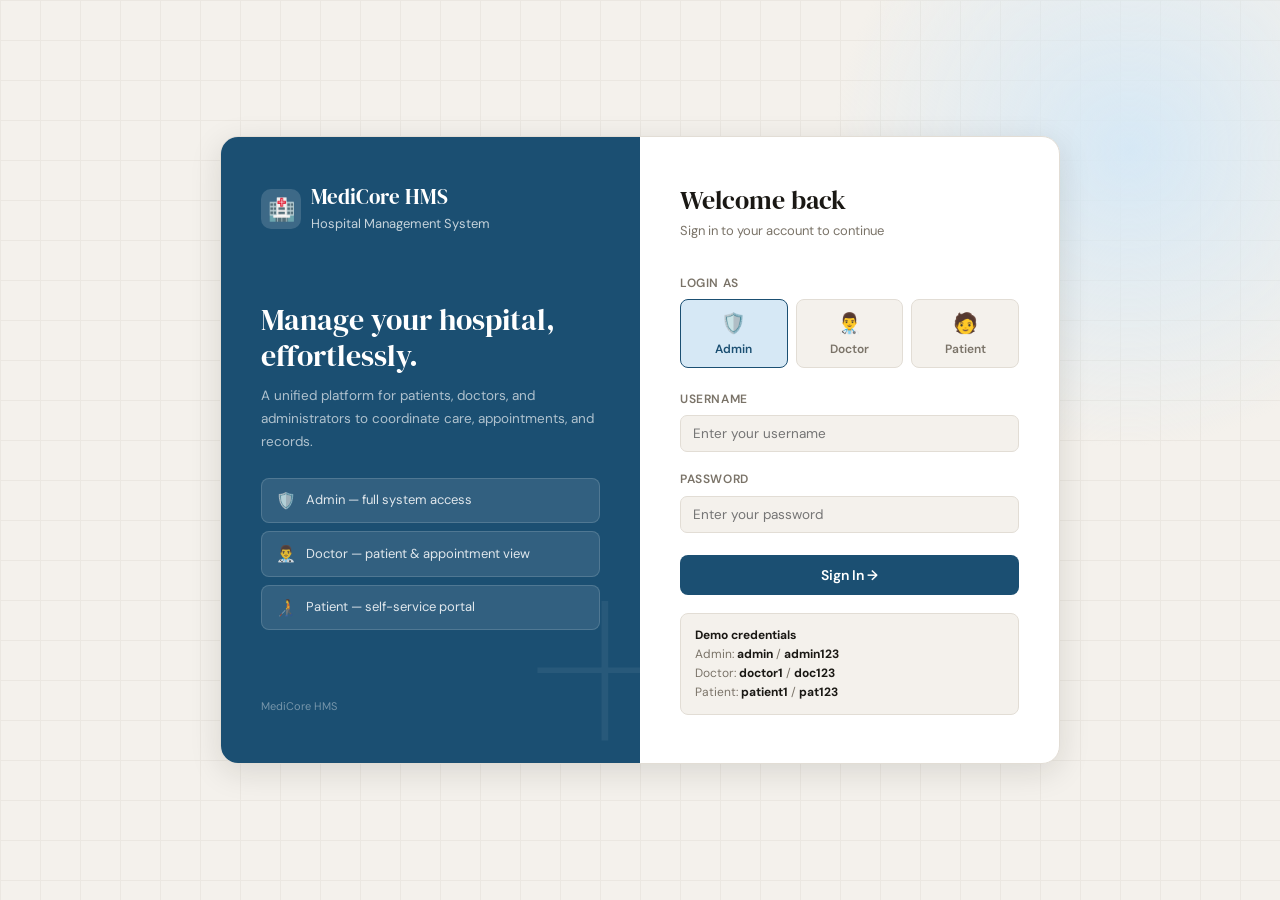
==== index.html @ 4d24e286 "Initial commit: MediCore HMS - DBMS Project" ====
<!DOCTYPE html>
<html lang="en">
<head>
  <meta charset="UTF-8" />
  <link rel="icon" href="data:image/svg+xml,<svg xmlns='http://www.w3.org/2000/svg' viewBox='0 0 100 100'><text y='.9em' font-size='90'>🏥</text></svg>">
  <meta name="viewport" content="width=device-width, initial-scale=1.0"/>
  <title>MediCore HMS — Login</title>
  <link rel="stylesheet" href="style.css"/>
  <style>
    body {
      display: flex;
      align-items: center;
      justify-content: center;
      min-height: 100vh;
      background: var(--bg);
      position: relative;
      overflow: hidden;
    }
    /* decorative background grid */
    body::before {
      content: '';
      position: fixed; inset: 0;
      background-image:
        linear-gradient(var(--border) 1px, transparent 1px),
        linear-gradient(90deg, var(--border) 1px, transparent 1px);
      background-size: 40px 40px;
      opacity: 0.5;
      pointer-events: none;
    }
    /* large accent circle */
    body::after {
      content: '';
      position: fixed;
      width: 600px; height: 600px;
      border-radius: 50%;
      background: radial-gradient(circle, var(--accent-lt) 0%, transparent 70%);
      top: -150px; right: -150px;
      pointer-events: none;
    }
    .login-wrap {
      display: grid;
      grid-template-columns: 1fr 1fr;
      background: var(--surface);
      border: 1px solid var(--border);
      border-radius: 18px;
      box-shadow: var(--shadow-lg);
      overflow: hidden;
      width: 840px;
      max-width: 96vw;
      position: relative;
      z-index: 1;
      animation: slideUp 0.5s cubic-bezier(0.16,1,0.3,1) both;
    }
    @keyframes slideUp {
      from { opacity: 0; transform: translateY(30px); }
      to   { opacity: 1; transform: none; }
    }
    /* Left panel */
    .login-panel {
      background: var(--accent);
      padding: 48px 40px;
      display: flex;
      flex-direction: column;
      justify-content: space-between;
      position: relative;
      overflow: hidden;
    }
    .login-panel::before {
      content: '+';
      position: absolute;
      font-size: 280px;
      font-family: 'DM Serif Display', serif;
      color: rgba(255,255,255,0.06);
      right: -40px; bottom: -40px;
      line-height: 1;
    }
    .login-brand {
      display: flex;
      align-items: center;
      gap: 10px;
      color: #fff;
    }
    .login-brand .logo {
      width: 40px; height: 40px;
      background: rgba(255,255,255,0.15);
      border-radius: 10px;
      display: flex; align-items: center; justify-content: center;
      font-size: 22px;
    }
    .login-brand h1 {
      font-size: 1.3rem;
      color: #fff;
    }
    .login-tagline {
      color: rgba(255,255,255,0.75);
      font-size: 13px;
      margin-top: 4px;
      font-weight: 400;
    }
    .login-panel-body { flex: 1; display: flex; flex-direction: column; justify-content: center; padding: 32px 0; }
    .login-panel-body h2 { color: #fff; font-size: 1.9rem; line-height: 1.2; }
    .login-panel-body p { color: rgba(255,255,255,0.65); margin-top: 10px; font-size: 13.5px; line-height: 1.7; }
    .login-roles {
      display: flex;
      flex-direction: column;
      gap: 8px;
      margin-top: 24px;
    }
    .role-pill {
      display: flex;
      align-items: center;
      gap: 10px;
      background: rgba(255,255,255,0.1);
      border: 1px solid rgba(255,255,255,0.15);
      border-radius: 8px;
      padding: 9px 14px;
      color: rgba(255,255,255,0.85);
      font-size: 13px;
    }
    .role-pill .icon { font-size: 16px; }
    .login-footer { color: rgba(255,255,255,0.4); font-size: 11px; }

    /* Right panel - form */
    .login-form-panel {
      padding: 48px 40px;
      display: flex;
      flex-direction: column;
      justify-content: center;
    }
    .login-form-panel h2 { font-size: 1.6rem; margin-bottom: 6px; }
    .login-form-panel > p { color: var(--muted); font-size: 13px; margin-bottom: 32px; }
    .login-form { display: flex; flex-direction: column; gap: 18px; }
    .login-form .form-group { gap: 6px; }
    .role-select-group { display: grid; grid-template-columns: 1fr 1fr 1fr; gap: 8px; margin-bottom: 4px; }
    .role-btn {
      display: flex;
      flex-direction: column;
      align-items: center;
      gap: 5px;
      padding: 10px 6px;
      border: 1.5px solid var(--border);
      border-radius: 8px;
      background: var(--bg);
      cursor: pointer;
      font-family: 'DM Sans', sans-serif;
      font-size: 12px;
      font-weight: 600;
      color: var(--muted);
      transition: all 0.18s;
    }
    .role-btn .icon { font-size: 20px; }
    .role-btn.selected {
      border-color: var(--accent);
      background: var(--accent-lt);
      color: var(--accent);
    }
    .error-msg {
      background: var(--red-lt);
      color: var(--red);
      border-radius: 7px;
      padding: 10px 14px;
      font-size: 13px;
      display: none;
    }
    .error-msg.show { display: block; }
    .btn-login {
      width: 100%;
      justify-content: center;
      padding: 11px;
      font-size: 14px;
      border-radius: 8px;
      margin-top: 4px;
    }
    .demo-hint {
      margin-top: 18px;
      background: var(--bg);
      border: 1px solid var(--border);
      border-radius: 8px;
      padding: 12px 14px;
      font-size: 12px;
      color: var(--muted);
    }
    .demo-hint strong { color: var(--text); }
    @media (max-width: 680px) {
      .login-wrap { grid-template-columns: 1fr; }
      .login-panel { display: none; }
    }
  </style>
</head>
<body>
  <div class="login-wrap">
    <!-- Left visual panel -->
    <div class="login-panel">
      <div class="login-brand">
        <div class="logo">🏥</div>
        <div>
          <h1>MediCore HMS</h1>
          <p class="login-tagline">Hospital Management System</p>
        </div>
      </div>
      <div class="login-panel-body">
        <h2>Manage your hospital, effortlessly.</h2>
        <p>A unified platform for patients, doctors, and administrators to coordinate care, appointments, and records.</p>
        <div class="login-roles">
          <div class="role-pill"><span class="icon">🛡️</span> Admin — full system access</div>
          <div class="role-pill"><span class="icon">👨‍⚕️</span> Doctor — patient &amp; appointment view</div>
          <div class="role-pill"><span class="icon">🧑‍🦯</span> Patient — self-service portal</div>
        </div>
      </div>
      <div class="login-footer">MediCore HMS</div>
    </div>

    <!-- Right form panel -->
    <div class="login-form-panel">
      <h2>Welcome back</h2>
      <p>Sign in to your account to continue</p>

      <div class="login-form">
        <div class="form-group">
          <label>Login as</label>
          <div class="role-select-group">
            <button class="role-btn selected" data-role="admin" onclick="selectRole('admin')">
              <span class="icon">🛡️</span> Admin
            </button>
            <button class="role-btn" data-role="doctor" onclick="selectRole('doctor')">
              <span class="icon">👨‍⚕️</span> Doctor
            </button>
            <button class="role-btn" data-role="patient" onclick="selectRole('patient')">
              <span class="icon">🧑</span> Patient
            </button>
          </div>
        </div>

        <div class="form-group">
          <label for="username">Username</label>
          <input type="text" id="username" placeholder="Enter your username" autocomplete="username"/>
        </div>

        <div class="form-group">
          <label for="password">Password</label>
          <input type="password" id="password" placeholder="Enter your password" autocomplete="current-password"
            onkeydown="if(event.key==='Enter') doLogin()"/>
        </div>

        <div class="error-msg" id="loginError">Invalid username or password. Please try again.</div>

        <button class="btn btn-primary btn-login" onclick="doLogin()">Sign In →</button>
      </div>

      <div class="demo-hint">
        <strong>Demo credentials</strong><br/>
        Admin: <strong>admin</strong> / <strong>admin123</strong><br/>
        Doctor: <strong>doctor1</strong> / <strong>doc123</strong><br/>
        Patient: <strong>patient1</strong> / <strong>pat123</strong>
      </div>
    </div>
  </div>

  <script>
    let selectedRole = 'admin';

    function selectRole(role) {
      selectedRole = role;
      document.querySelectorAll('.role-btn').forEach(b => b.classList.remove('selected'));
      document.querySelector(`[data-role="${role}"]`).classList.add('selected');
    }

    async function doLogin() {
  const username = document.getElementById('username').value;
  const password = document.getElementById('password').value;

  const res = await fetch('http://localhost:8000/login', {
    method: 'POST',
    headers: {
      'Content-Type': 'application/x-www-form-urlencoded'
    },
    body: `username=${username}&password=${password}`
  });

  const role = await res.text();

  if (role === "invalid") {
    document.getElementById('loginError').textContent = "Invalid credentials";
    document.getElementById('loginError').classList.add('show');
    return;
  }

  if (role !== selectedRole) {
    document.getElementById('loginError').textContent = "Wrong role selected!";
    document.getElementById('loginError').classList.add('show');
    return;
  }
  sessionStorage.setItem('hms_user', JSON.stringify({ username, role }));

  window.location.href = role + ".html";
}
  </script>
</body>
</html>
---- style.css ----
@import url('https://fonts.googleapis.com/css2?family=DM+Serif+Display:ital@0;1&family=DM+Sans:wght@300;400;500;600&display=swap');

:root {
  --bg:        #f4f1ec;
  --surface:   #ffffff;
  --border:    #e2ddd5;
  --text:      #1a1814;
  --muted:     #7a7368;
  --accent:    #1b4f72;
  --accent-lt: #d6e8f5;
  --green:     #1a6b45;
  --green-lt:  #d4f0e3;
  --red:       #8b2020;
  --red-lt:    #fde8e8;
  --amber:     #7a4f00;
  --amber-lt:  #fdf3d4;
  --radius:    10px;
  --shadow:    0 2px 12px rgba(26,24,20,0.08);
  --shadow-lg: 0 8px 32px rgba(26,24,20,0.12);
}

*, *::before, *::after { box-sizing: border-box; margin: 0; padding: 0; }

body {
  font-family: 'DM Sans', sans-serif;
  background: var(--bg);
  color: var(--text);
  min-height: 100vh;
  font-size: 14px;
  line-height: 1.6;
}

/* ── SCROLLBAR ── */
::-webkit-scrollbar { width: 6px; }
::-webkit-scrollbar-track { background: var(--bg); }
::-webkit-scrollbar-thumb { background: var(--border); border-radius: 99px; }

/* ── TYPOGRAPHY ── */
h1, h2, h3 { font-family: 'DM Serif Display', serif; font-weight: 400; line-height: 1.2; }
h1 { font-size: 2.2rem; }
h2 { font-size: 1.5rem; }
h3 { font-size: 1.1rem; }

/* ── LAYOUT ── */
.app-shell {
  display: grid;
  grid-template-columns: 240px 1fr;
  grid-template-rows: 60px 1fr;
  min-height: 100vh;
}

/* ── TOPBAR ── */
.topbar {
  grid-column: 1 / -1;
  background: var(--accent);
  display: flex;
  align-items: center;
  justify-content: space-between;
  padding: 0 28px;
  position: sticky;
  top: 0;
  z-index: 100;
}
.topbar-brand {
  display: flex;
  align-items: center;
  gap: 10px;
  color: #fff;
}
.topbar-brand .logo-icon {
  width: 32px; height: 32px;
  background: rgba(255,255,255,0.15);
  border-radius: 8px;
  display: flex; align-items: center; justify-content: center;
  font-size: 17px;
}
.topbar-brand span {
  font-family: 'DM Serif Display', serif;
  font-size: 1.1rem;
  letter-spacing: 0.01em;
}
.topbar-right {
  display: flex;
  align-items: center;
  gap: 16px;
}
.topbar-user {
  display: flex;
  align-items: center;
  gap: 9px;
  color: rgba(255,255,255,0.9);
  font-size: 13px;
}
.topbar-user .avatar {
  width: 32px; height: 32px;
  border-radius: 50%;
  background: rgba(255,255,255,0.2);
  display: flex; align-items: center; justify-content: center;
  font-weight: 600;
  font-size: 13px;
  color: #fff;
}
.btn-logout {
  background: rgba(255,255,255,0.12);
  border: 1px solid rgba(255,255,255,0.25);
  color: #fff;
  padding: 5px 14px;
  border-radius: 6px;
  cursor: pointer;
  font-family: 'DM Sans', sans-serif;
  font-size: 12px;
  font-weight: 500;
  transition: background 0.2s;
}
.btn-logout:hover { background: rgba(255,255,255,0.22); }

/* ── SIDEBAR ── */
.sidebar {
  background: var(--surface);
  border-right: 1px solid var(--border);
  padding: 20px 0;
  display: flex;
  flex-direction: column;
  gap: 4px;
  overflow-y: auto;
}
.sidebar-section {
  padding: 8px 18px 4px;
  font-size: 10px;
  font-weight: 600;
  letter-spacing: 0.1em;
  text-transform: uppercase;
  color: var(--muted);
  margin-top: 8px;
}
.nav-item {
  display: flex;
  align-items: center;
  gap: 11px;
  padding: 9px 18px;
  cursor: pointer;
  border-radius: 0;
  color: var(--muted);
  font-size: 13.5px;
  font-weight: 500;
  transition: all 0.15s;
  border-left: 3px solid transparent;
  user-select: none;
}
.nav-item:hover { background: var(--bg); color: var(--text); }
.nav-item.active {
  background: var(--accent-lt);
  color: var(--accent);
  border-left-color: var(--accent);
  font-weight: 600;
}
.nav-item .icon { font-size: 16px; width: 20px; text-align: center; }

/* ── MAIN CONTENT ── */
.main {
  padding: 28px 32px;
  overflow-y: auto;
  background: var(--bg);
}
.page { display: none; }
.page.active { display: block; animation: fadeIn 0.25s ease; }
@keyframes fadeIn { from { opacity: 0; transform: translateY(6px); } to { opacity: 1; transform: none; } }

/* ── PAGE HEADER ── */
.page-header {
  margin-bottom: 24px;
  display: flex;
  align-items: flex-end;
  justify-content: space-between;
}
.page-header h2 { color: var(--text); }
.page-header p { color: var(--muted); font-size: 13px; margin-top: 3px; }

/* ── STAT CARDS ── */
.stats-grid {
  display: grid;
  grid-template-columns: repeat(auto-fit, minmax(180px, 1fr));
  gap: 16px;
  margin-bottom: 28px;
}
.stat-card {
  background: var(--surface);
  border: 1px solid var(--border);
  border-radius: var(--radius);
  padding: 20px;
  display: flex;
  align-items: flex-start;
  gap: 14px;
  box-shadow: var(--shadow);
}
.stat-icon {
  width: 42px; height: 42px;
  border-radius: 10px;
  display: flex; align-items: center; justify-content: center;
  font-size: 20px;
  flex-shrink: 0;
}
.stat-icon.blue  { background: var(--accent-lt); }
.stat-icon.green { background: var(--green-lt); }
.stat-icon.amber { background: var(--amber-lt); }
.stat-icon.red   { background: var(--red-lt); }
.stat-label { font-size: 12px; color: var(--muted); font-weight: 500; }
.stat-value { font-size: 1.7rem; font-family: 'DM Serif Display', serif; color: var(--text); line-height: 1.1; margin-top: 2px; }

/* ── CARDS ── */
.card {
  background: var(--surface);
  border: 1px solid var(--border);
  border-radius: var(--radius);
  box-shadow: var(--shadow);
  margin-bottom: 20px;
}
.card-header {
  padding: 16px 20px;
  border-bottom: 1px solid var(--border);
  display: flex;
  align-items: center;
  justify-content: space-between;
}
.card-header h3 { font-size: 1rem; }
.card-body { padding: 20px; }

/* ── TABLES ── */
.table-wrap { overflow-x: auto; }
table { width: 100%; border-collapse: collapse; font-size: 13px; }
thead tr { background: var(--bg); }
th {
  text-align: left;
  padding: 10px 14px;
  font-size: 11px;
  font-weight: 600;
  letter-spacing: 0.06em;
  text-transform: uppercase;
  color: var(--muted);
  border-bottom: 1px solid var(--border);
}
td {
  padding: 11px 14px;
  border-bottom: 1px solid var(--border);
  color: var(--text);
  vertical-align: middle;
}
tr:last-child td { border-bottom: none; }
tr:hover td { background: var(--bg); }

/* ── BADGES ── */
.badge {
  display: inline-block;
  padding: 3px 9px;
  border-radius: 99px;
  font-size: 11px;
  font-weight: 600;
}
.badge-green  { background: var(--green-lt); color: var(--green); }
.badge-amber  { background: var(--amber-lt); color: var(--amber); }
.badge-red    { background: var(--red-lt); color: var(--red); }
.badge-blue   { background: var(--accent-lt); color: var(--accent); }
.badge-grey   { background: var(--bg); color: var(--muted); }

/* ── BUTTONS ── */
.btn {
  display: inline-flex;
  align-items: center;
  gap: 6px;
  padding: 8px 18px;
  border-radius: 7px;
  border: none;
  cursor: pointer;
  font-family: 'DM Sans', sans-serif;
  font-size: 13px;
  font-weight: 600;
  transition: all 0.18s;
}
.btn-primary { background: var(--accent); color: #fff; }
.btn-primary:hover { background: #163f5c; }
.btn-outline {
  background: transparent;
  border: 1px solid var(--border);
  color: var(--text);
}
.btn-outline:hover { background: var(--bg); }
.btn-sm { padding: 5px 12px; font-size: 12px; }
.btn-danger { background: var(--red-lt); color: var(--red); }
.btn-danger:hover { background: #fad0d0; }
.btn-success { background: var(--green-lt); color: var(--green); }
.btn-success:hover { background: #bfe8d4; }

/* ── FORMS ── */
.form-grid {
  display: grid;
  grid-template-columns: 1fr 1fr;
  gap: 16px;
}
.form-grid.cols-3 { grid-template-columns: 1fr 1fr 1fr; }
.form-group { display: flex; flex-direction: column; gap: 5px; }
.form-group.full { grid-column: 1 / -1; }
label { font-size: 12px; font-weight: 600; color: var(--muted); text-transform: uppercase; letter-spacing: 0.05em; }
input, select, textarea {
  padding: 9px 12px;
  border: 1px solid var(--border);
  border-radius: 7px;
  background: var(--bg);
  font-family: 'DM Sans', sans-serif;
  font-size: 13.5px;
  color: var(--text);
  outline: none;
  transition: border-color 0.2s, box-shadow 0.2s;
}
input:focus, select:focus, textarea:focus {
  border-color: var(--accent);
  box-shadow: 0 0 0 3px var(--accent-lt);
  background: #fff;
}
textarea { resize: vertical; min-height: 80px; }

/* ── MODAL ── */
.modal-overlay {
  position: fixed; inset: 0;
  background: rgba(26,24,20,0.45);
  display: flex; align-items: center; justify-content: center;
  z-index: 200;
  opacity: 0; pointer-events: none;
  transition: opacity 0.2s;
}
.modal-overlay.open { opacity: 1; pointer-events: all; }
.modal {
  background: var(--surface);
  border-radius: 14px;
  width: 560px;
  max-width: 95vw;
  max-height: 90vh;
  overflow-y: auto;
  box-shadow: var(--shadow-lg);
  transform: translateY(16px);
  transition: transform 0.25s;
}
.modal-overlay.open .modal { transform: none; }
.modal-header {
  padding: 20px 24px 16px;
  border-bottom: 1px solid var(--border);
  display: flex; align-items: center; justify-content: space-between;
}
.modal-header h3 { font-size: 1.1rem; }
.modal-close {
  background: none; border: none; cursor: pointer;
  font-size: 20px; color: var(--muted); line-height: 1;
}
.modal-close:hover { color: var(--text); }
.modal-body { padding: 22px 24px; }
.modal-footer {
  padding: 16px 24px;
  border-top: 1px solid var(--border);
  display: flex; justify-content: flex-end; gap: 10px;
}

/* ── TOAST ── */
#toast {
  position: fixed; bottom: 24px; right: 24px;
  background: var(--text);
  color: #fff;
  padding: 12px 20px;
  border-radius: 9px;
  font-size: 13px;
  font-weight: 500;
  z-index: 999;
  opacity: 0;
  transform: translateY(10px);
  transition: all 0.3s;
  pointer-events: none;
}
#toast.show { opacity: 1; transform: none; }
#toast.success { background: var(--green); }
#toast.error   { background: var(--red); }

/* ── EMPTY STATE ── */
.empty-state {
  text-align: center;
  padding: 40px 20px;
  color: var(--muted);
}
.empty-state .icon { font-size: 36px; margin-bottom: 10px; }

/* ── SEARCH BAR ── */
.search-bar {
  position: relative;
  max-width: 280px;
}
.search-bar input {
  padding-left: 34px;
  width: 100%;
}
.search-bar::before {
  content: '🔍';
  position: absolute;
  left: 10px; top: 50%;
  transform: translateY(-50%);
  font-size: 12px;
  pointer-events: none;
}

/* ── TWO COLUMN GRID ── */
.two-col { display: grid; grid-template-columns: 1fr 1fr; gap: 20px; }
.three-col { display: grid; grid-template-columns: 1fr 1fr 1fr; gap: 20px; }

@media (max-width: 900px) {
  .app-shell { grid-template-columns: 1fr; }
  .sidebar { display: none; }
  .two-col, .three-col, .form-grid { grid-template-columns: 1fr; }
}

.form-row {
  display: flex;
  gap: 10px;
  margin-bottom: 10px;
}

textarea {
  width: 100%;
  min-height: 70px;
  margin-bottom: 10px;
}

h4 {
  margin-top: 15px;
  margin-bottom: 5px;
}

.record-card {
  background: #fff;
  border-radius: 10px;
  padding: 15px;
  margin-bottom: 15px;
  box-shadow: 0 2px 6px rgba(0,0,0,0.08);
}

.record-header {
  display: flex;
  justify-content: space-between;
  font-weight: 600;
}

.record-date {
  color: gray;
  font-size: 14px;
}

.record-body {
  font-size: 14px;
  line-height: 1.5;
}

.record-body p{
  margin: 4ps 0;
}

.record-body strong {
  color: #2c3e50;
}

.prescription-actions {
  display: flex;
  align-items: center;
  gap: 10px;
}

.print-btn {
  padding: 5px 10px;
  border: none;
  background: #3498db;
  color: white;
  border-radius: 6px;
  cursor: pointer;
  font-size: 12px;
}

.print-btn:hover {
  background: #2980b9;
}
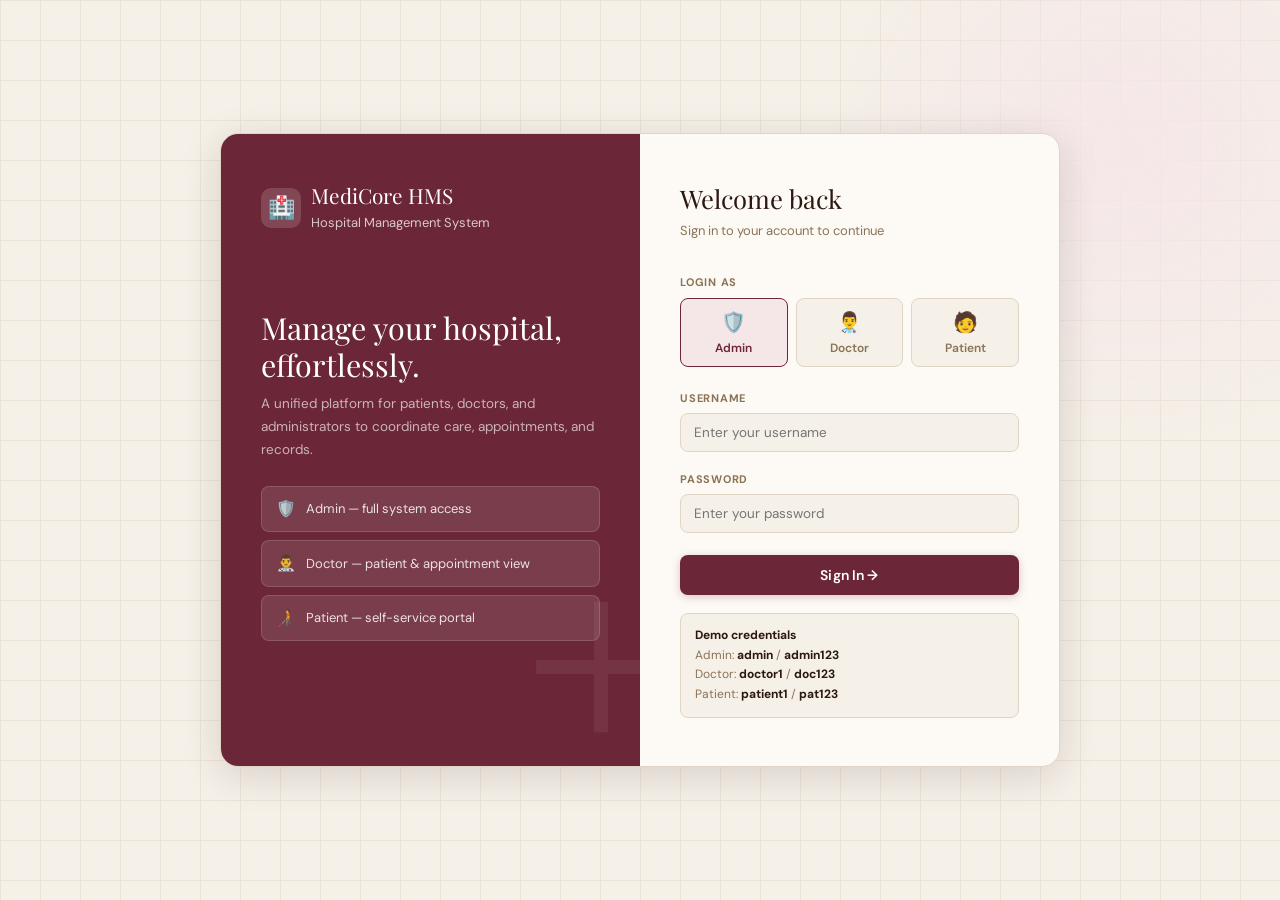
==== commit 1df268ec: "slot system added" ====
--- a/index.html
+++ b/index.html
@@ -207,7 +207,6 @@
           <div class="role-pill"><span class="icon">🧑‍🦯</span> Patient — self-service portal</div>
         </div>
       </div>
-      <div class="login-footer">MediCore HMS</div>
     </div>
 
     <!-- Right form panel -->
--- a/style.css
+++ b/style.css
@@ -1,22 +1,40 @@
-@import url('https://fonts.googleapis.com/css2?family=DM+Serif+Display:ital@0;1&family=DM+Sans:wght@300;400;500;600&display=swap');
+@import url('https://fonts.googleapis.com/css2?family=Playfair+Display:ital,wght@0,400;0,600;1,400&family=DM+Sans:wght@300;400;500;600&display=swap');
 
 :root {
-  --bg:        #f4f1ec;
-  --surface:   #ffffff;
-  --border:    #e2ddd5;
-  --text:      #1a1814;
-  --muted:     #7a7368;
-  --accent:    #1b4f72;
-  --accent-lt: #d6e8f5;
-  --green:     #1a6b45;
-  --green-lt:  #d4f0e3;
-  --red:       #8b2020;
-  --red-lt:    #fde8e8;
-  --amber:     #7a4f00;
-  --amber-lt:  #fdf3d4;
-  --radius:    10px;
-  --shadow:    0 2px 12px rgba(26,24,20,0.08);
-  --shadow-lg: 0 8px 32px rgba(26,24,20,0.12);
+  /* ── CORE PALETTE ── */
+  --bg:         #F5F0E8;
+  --surface:    #FDFAF6;
+  --border:     #E0D5C5;
+  --border-md:  #CEC0AC;
+
+  /* ── MAROON FAMILY ── */
+  --accent:     #6B2737;
+  --accent-md:  #9C4A5A;
+  --accent-lt:  #F5E6E8;
+  --accent-xlt: #FBF3F4;
+
+  /* ── TEXT ── */
+  --text:       #2C1810;
+  --muted:      #8B7355;
+  --muted-lt:   #B5A38A;
+
+  /* ── SEMANTIC ── */
+  --green:      #3D6B4F;
+  --green-lt:   #E4F0E8;
+  --red:        #8B2020;
+  --red-lt:     #FDEAEA;
+  --amber:      #8B6914;
+  --amber-lt:   #FDF3DC;
+  --blue:       #1A4A6B;
+  --blue-lt:    #E4EEF7;
+
+  /* ── SHAPE & DEPTH ── */
+  --radius:     12px;
+  --radius-sm:  8px;
+  --radius-lg:  16px;
+  --shadow:     0 2px 16px rgba(44, 24, 16, 0.08);
+  --shadow-lg:  0 8px 40px rgba(44, 24, 16, 0.14);
+  --shadow-sm:  0 1px 6px  rgba(44, 24, 16, 0.06);
 }
 
 *, *::before, *::after { box-sizing: border-box; margin: 0; padding: 0; }
@@ -27,57 +45,76 @@
   color: var(--text);
   min-height: 100vh;
   font-size: 14px;
-  line-height: 1.6;
+  line-height: 1.65;
 }
 
 /* ── SCROLLBAR ── */
 ::-webkit-scrollbar { width: 6px; }
 ::-webkit-scrollbar-track { background: var(--bg); }
-::-webkit-scrollbar-thumb { background: var(--border); border-radius: 99px; }
+::-webkit-scrollbar-thumb { background: var(--border-md); border-radius: 99px; }
+::-webkit-scrollbar-thumb:hover { background: var(--accent-md); }
 
 /* ── TYPOGRAPHY ── */
-h1, h2, h3 { font-family: 'DM Serif Display', serif; font-weight: 400; line-height: 1.2; }
+h1, h2, h3 {
+  font-family: 'Playfair Display', serif;
+  font-weight: 400;
+  line-height: 1.25;
+  color: var(--text);
+}
 h1 { font-size: 2.2rem; }
-h2 { font-size: 1.5rem; }
+h2 { font-size: 1.55rem; }
 h3 { font-size: 1.1rem; }
+h4 {
+  font-size: 12px;
+  font-weight: 600;
+  text-transform: uppercase;
+  letter-spacing: 0.07em;
+  color: var(--muted);
+  margin-top: 15px;
+  margin-bottom: 5px;
+}
 
 /* ── LAYOUT ── */
 .app-shell {
   display: grid;
   grid-template-columns: 240px 1fr;
-  grid-template-rows: 60px 1fr;
+  grid-template-rows: 64px 1fr;
   min-height: 100vh;
 }
 
 /* ── TOPBAR ── */
 .topbar {
   grid-column: 1 / -1;
-  background: var(--accent);
+  background: linear-gradient(135deg, #5A1F2D 0%, #6B2737 60%, #7D3347 100%);
   display: flex;
   align-items: center;
   justify-content: space-between;
-  padding: 0 28px;
+  padding: 0 32px;
   position: sticky;
   top: 0;
   z-index: 100;
+  box-shadow: 0 2px 12px rgba(107, 39, 55, 0.35);
 }
 .topbar-brand {
   display: flex;
   align-items: center;
-  gap: 10px;
+  gap: 12px;
   color: #fff;
 }
 .topbar-brand .logo-icon {
-  width: 32px; height: 32px;
+  width: 36px; height: 36px;
   background: rgba(255,255,255,0.15);
-  border-radius: 8px;
+  border: 1px solid rgba(255,255,255,0.2);
+  border-radius: 10px;
   display: flex; align-items: center; justify-content: center;
-  font-size: 17px;
+  font-size: 18px;
+  backdrop-filter: blur(4px);
 }
 .topbar-brand span {
-  font-family: 'DM Serif Display', serif;
-  font-size: 1.1rem;
-  letter-spacing: 0.01em;
+  font-family: 'Playfair Display', serif;
+  font-size: 1.2rem;
+  letter-spacing: 0.02em;
+  color: #fff;
 }
 .topbar-right {
   display: flex;
@@ -92,9 +129,10 @@
   font-size: 13px;
 }
 .topbar-user .avatar {
-  width: 32px; height: 32px;
+  width: 34px; height: 34px;
   border-radius: 50%;
   background: rgba(255,255,255,0.2);
+  border: 1px solid rgba(255,255,255,0.3);
   display: flex; align-items: center; justify-content: center;
   font-weight: 600;
   font-size: 13px;
@@ -102,52 +140,60 @@
 }
 .btn-logout {
   background: rgba(255,255,255,0.12);
-  border: 1px solid rgba(255,255,255,0.25);
+  border: 1px solid rgba(255,255,255,0.28);
   color: #fff;
-  padding: 5px 14px;
-  border-radius: 6px;
+  padding: 6px 16px;
+  border-radius: 8px;
   cursor: pointer;
   font-family: 'DM Sans', sans-serif;
   font-size: 12px;
   font-weight: 500;
-  transition: background 0.2s;
-}
-.btn-logout:hover { background: rgba(255,255,255,0.22); }
+  transition: all 0.2s;
+  letter-spacing: 0.02em;
+}
+.btn-logout:hover {
+  background: rgba(255,255,255,0.22);
+  border-color: rgba(255,255,255,0.4);
+}
 
 /* ── SIDEBAR ── */
 .sidebar {
   background: var(--surface);
   border-right: 1px solid var(--border);
-  padding: 20px 0;
+  padding: 24px 0;
   display: flex;
   flex-direction: column;
-  gap: 4px;
+  gap: 2px;
   overflow-y: auto;
 }
 .sidebar-section {
-  padding: 8px 18px 4px;
+  padding: 8px 20px 4px;
   font-size: 10px;
   font-weight: 600;
-  letter-spacing: 0.1em;
+  letter-spacing: 0.12em;
   text-transform: uppercase;
-  color: var(--muted);
+  color: var(--muted-lt);
   margin-top: 8px;
 }
 .nav-item {
   display: flex;
   align-items: center;
   gap: 11px;
-  padding: 9px 18px;
+  padding: 10px 20px;
   cursor: pointer;
-  border-radius: 0;
   color: var(--muted);
   font-size: 13.5px;
   font-weight: 500;
   transition: all 0.15s;
   border-left: 3px solid transparent;
   user-select: none;
-}
-.nav-item:hover { background: var(--bg); color: var(--text); }
+  border-radius: 0 8px 8px 0;
+  margin-right: 8px;
+}
+.nav-item:hover {
+  background: var(--accent-xlt);
+  color: var(--accent);
+}
 .nav-item.active {
   background: var(--accent-lt);
   color: var(--accent);
@@ -158,72 +204,100 @@
 
 /* ── MAIN CONTENT ── */
 .main {
-  padding: 28px 32px;
+  padding: 32px 36px;
   overflow-y: auto;
   background: var(--bg);
 }
 .page { display: none; }
-.page.active { display: block; animation: fadeIn 0.25s ease; }
-@keyframes fadeIn { from { opacity: 0; transform: translateY(6px); } to { opacity: 1; transform: none; } }
+.page.active {
+  display: block;
+  animation: fadeIn 0.22s ease;
+}
+@keyframes fadeIn {
+  from { opacity: 0; transform: translateY(8px); }
+  to   { opacity: 1; transform: none; }
+}
 
 /* ── PAGE HEADER ── */
 .page-header {
-  margin-bottom: 24px;
+  margin-bottom: 28px;
   display: flex;
   align-items: flex-end;
   justify-content: space-between;
 }
 .page-header h2 { color: var(--text); }
-.page-header p { color: var(--muted); font-size: 13px; margin-top: 3px; }
+.page-header p  { color: var(--muted); font-size: 13px; margin-top: 4px; }
 
 /* ── STAT CARDS ── */
 .stats-grid {
   display: grid;
-  grid-template-columns: repeat(auto-fit, minmax(180px, 1fr));
-  gap: 16px;
-  margin-bottom: 28px;
+  grid-template-columns: repeat(auto-fit, minmax(200px, 1fr));
+  gap: 18px;
+  margin-bottom: 32px;
 }
 .stat-card {
   background: var(--surface);
   border: 1px solid var(--border);
-  border-radius: var(--radius);
-  padding: 20px;
+  border-radius: var(--radius-lg);
+  padding: 22px;
   display: flex;
   align-items: flex-start;
-  gap: 14px;
+  gap: 16px;
+  box-shadow: var(--shadow-sm);
+  transition: box-shadow 0.2s, transform 0.2s;
+}
+.stat-card:hover {
   box-shadow: var(--shadow);
+  transform: translateY(-1px);
 }
 .stat-icon {
-  width: 42px; height: 42px;
-  border-radius: 10px;
+  width: 46px; height: 46px;
+  border-radius: 12px;
   display: flex; align-items: center; justify-content: center;
-  font-size: 20px;
+  font-size: 22px;
   flex-shrink: 0;
 }
-.stat-icon.blue  { background: var(--accent-lt); }
+.stat-icon.blue  { background: var(--blue-lt); }
 .stat-icon.green { background: var(--green-lt); }
 .stat-icon.amber { background: var(--amber-lt); }
 .stat-icon.red   { background: var(--red-lt); }
-.stat-label { font-size: 12px; color: var(--muted); font-weight: 500; }
-.stat-value { font-size: 1.7rem; font-family: 'DM Serif Display', serif; color: var(--text); line-height: 1.1; margin-top: 2px; }
+.stat-label {
+  font-size: 11px;
+  color: var(--muted);
+  font-weight: 600;
+  text-transform: uppercase;
+  letter-spacing: 0.07em;
+}
+.stat-value {
+  font-size: 1.9rem;
+  font-family: 'Playfair Display', serif;
+  color: var(--accent);
+  line-height: 1.1;
+  margin-top: 3px;
+}
 
 /* ── CARDS ── */
 .card {
   background: var(--surface);
   border: 1px solid var(--border);
-  border-radius: var(--radius);
-  box-shadow: var(--shadow);
-  margin-bottom: 20px;
-}
+  border-radius: var(--radius-lg);
+  box-shadow: var(--shadow-sm);
+  margin-bottom: 22px;
+  transition: box-shadow 0.2s;
+}
+.card:hover { box-shadow: var(--shadow); }
 .card-header {
-  padding: 16px 20px;
+  padding: 18px 22px;
   border-bottom: 1px solid var(--border);
   display: flex;
   align-items: center;
   justify-content: space-between;
 }
-.card-header h3 { font-size: 1rem; }
-.card-body { padding: 20px; }
+.card-header h3 {
+  font-size: 1rem;
+  color: var(--text);
+}
+.card-body { padding: 22px; }
 
 /* ── TABLES ── */
 .table-wrap { overflow-x: auto; }
@@ -231,64 +305,86 @@
 thead tr { background: var(--bg); }
 th {
   text-align: left;
-  padding: 10px 14px;
-  font-size: 11px;
-  font-weight: 600;
-  letter-spacing: 0.06em;
+  padding: 11px 16px;
+  font-size: 10.5px;
+  font-weight: 700;
+  letter-spacing: 0.08em;
   text-transform: uppercase;
   color: var(--muted);
+  border-bottom: 2px solid var(--border);
+}
+td {
+  padding: 12px 16px;
   border-bottom: 1px solid var(--border);
-}
-td {
-  padding: 11px 14px;
-  border-bottom: 1px solid var(--border);
   color: var(--text);
   vertical-align: middle;
 }
 tr:last-child td { border-bottom: none; }
-tr:hover td { background: var(--bg); }
+tr:hover td { background: var(--accent-xlt); }
 
 /* ── BADGES ── */
 .badge {
   display: inline-block;
-  padding: 3px 9px;
+  padding: 4px 11px;
   border-radius: 99px;
   font-size: 11px;
   font-weight: 600;
-}
-.badge-green  { background: var(--green-lt); color: var(--green); }
-.badge-amber  { background: var(--amber-lt); color: var(--amber); }
-.badge-red    { background: var(--red-lt); color: var(--red); }
-.badge-blue   { background: var(--accent-lt); color: var(--accent); }
-.badge-grey   { background: var(--bg); color: var(--muted); }
+  letter-spacing: 0.03em;
+}
+.badge-green  { background: var(--green-lt);  color: var(--green); }
+.badge-amber  { background: var(--amber-lt);  color: var(--amber); }
+.badge-red    { background: var(--red-lt);    color: var(--red); }
+.badge-blue   { background: var(--blue-lt);   color: var(--blue); }
+.badge-grey   { background: var(--bg);        color: var(--muted); }
 
 /* ── BUTTONS ── */
 .btn {
   display: inline-flex;
   align-items: center;
   gap: 6px;
-  padding: 8px 18px;
-  border-radius: 7px;
+  padding: 9px 20px;
+  border-radius: var(--radius-sm);
   border: none;
   cursor: pointer;
   font-family: 'DM Sans', sans-serif;
   font-size: 13px;
   font-weight: 600;
   transition: all 0.18s;
-}
-.btn-primary { background: var(--accent); color: #fff; }
-.btn-primary:hover { background: #163f5c; }
+  letter-spacing: 0.01em;
+}
+.btn-primary {
+  background: var(--accent);
+  color: #fff;
+  box-shadow: 0 2px 8px rgba(107,39,55,0.25);
+}
+.btn-primary:hover {
+  background: var(--accent-md);
+  box-shadow: 0 4px 14px rgba(107,39,55,0.35);
+  transform: translateY(-1px);
+}
 .btn-outline {
   background: transparent;
-  border: 1px solid var(--border);
-  color: var(--text);
-}
-.btn-outline:hover { background: var(--bg); }
-.btn-sm { padding: 5px 12px; font-size: 12px; }
-.btn-danger { background: var(--red-lt); color: var(--red); }
-.btn-danger:hover { background: #fad0d0; }
-.btn-success { background: var(--green-lt); color: var(--green); }
-.btn-success:hover { background: #bfe8d4; }
+  border: 1px solid var(--border-md);
+  color: var(--text);
+}
+.btn-outline:hover {
+  background: var(--accent-xlt);
+  border-color: var(--accent-md);
+  color: var(--accent);
+}
+.btn-sm { padding: 6px 14px; font-size: 12px; }
+.btn-danger {
+  background: var(--red-lt);
+  color: var(--red);
+  border: 1px solid #F5C5C5;
+}
+.btn-danger:hover { background: #FBDADA; }
+.btn-success {
+  background: var(--green-lt);
+  color: var(--green);
+  border: 1px solid #BCD9C8;
+}
+.btn-success:hover { background: #D0EAD9; }
 
 /* ── FORMS ── */
 .form-grid {
@@ -297,31 +393,44 @@
   gap: 16px;
 }
 .form-grid.cols-3 { grid-template-columns: 1fr 1fr 1fr; }
-.form-group { display: flex; flex-direction: column; gap: 5px; }
+.form-group { display: flex; flex-direction: column; gap: 6px; }
 .form-group.full { grid-column: 1 / -1; }
-label { font-size: 12px; font-weight: 600; color: var(--muted); text-transform: uppercase; letter-spacing: 0.05em; }
+label {
+  font-size: 11px;
+  font-weight: 700;
+  color: var(--muted);
+  text-transform: uppercase;
+  letter-spacing: 0.07em;
+}
 input, select, textarea {
-  padding: 9px 12px;
+  padding: 10px 13px;
   border: 1px solid var(--border);
-  border-radius: 7px;
+  border-radius: var(--radius-sm);
   background: var(--bg);
   font-family: 'DM Sans', sans-serif;
   font-size: 13.5px;
   color: var(--text);
   outline: none;
-  transition: border-color 0.2s, box-shadow 0.2s;
+  transition: border-color 0.2s, box-shadow 0.2s, background 0.2s;
 }
 input:focus, select:focus, textarea:focus {
-  border-color: var(--accent);
+  border-color: var(--accent-md);
   box-shadow: 0 0 0 3px var(--accent-lt);
-  background: #fff;
+  background: var(--surface);
 }
 textarea { resize: vertical; min-height: 80px; }
+
+.form-row {
+  display: flex;
+  gap: 10px;
+  margin-bottom: 10px;
+}
+textarea { width: 100%; min-height: 70px; margin-bottom: 10px; }
 
 /* ── MODAL ── */
 .modal-overlay {
   position: fixed; inset: 0;
-  background: rgba(26,24,20,0.45);
+  background: rgba(44, 24, 16, 0.5);
   display: flex; align-items: center; justify-content: center;
   z-index: 200;
   opacity: 0; pointer-events: none;
@@ -330,7 +439,7 @@
 .modal-overlay.open { opacity: 1; pointer-events: all; }
 .modal {
   background: var(--surface);
-  border-radius: 14px;
+  border-radius: var(--radius-lg);
   width: 560px;
   max-width: 95vw;
   max-height: 90vh;
@@ -341,7 +450,7 @@
 }
 .modal-overlay.open .modal { transform: none; }
 .modal-header {
-  padding: 20px 24px 16px;
+  padding: 22px 26px 18px;
   border-bottom: 1px solid var(--border);
   display: flex; align-items: center; justify-content: space-between;
 }
@@ -350,21 +459,21 @@
   background: none; border: none; cursor: pointer;
   font-size: 20px; color: var(--muted); line-height: 1;
 }
-.modal-close:hover { color: var(--text); }
-.modal-body { padding: 22px 24px; }
+.modal-close:hover { color: var(--accent); }
+.modal-body { padding: 24px 26px; }
 .modal-footer {
-  padding: 16px 24px;
+  padding: 18px 26px;
   border-top: 1px solid var(--border);
   display: flex; justify-content: flex-end; gap: 10px;
 }
 
 /* ── TOAST ── */
 #toast {
-  position: fixed; bottom: 24px; right: 24px;
+  position: fixed; bottom: 28px; right: 28px;
   background: var(--text);
   color: #fff;
-  padding: 12px 20px;
-  border-radius: 9px;
+  padding: 13px 22px;
+  border-radius: 10px;
   font-size: 13px;
   font-weight: 500;
   z-index: 999;
@@ -372,28 +481,23 @@
   transform: translateY(10px);
   transition: all 0.3s;
   pointer-events: none;
-}
-#toast.show { opacity: 1; transform: none; }
+  box-shadow: var(--shadow-lg);
+}
+#toast.show  { opacity: 1; transform: none; }
 #toast.success { background: var(--green); }
 #toast.error   { background: var(--red); }
 
 /* ── EMPTY STATE ── */
 .empty-state {
   text-align: center;
-  padding: 40px 20px;
-  color: var(--muted);
-}
-.empty-state .icon { font-size: 36px; margin-bottom: 10px; }
+  padding: 48px 20px;
+  color: var(--muted);
+}
+.empty-state .icon { font-size: 38px; margin-bottom: 12px; }
 
 /* ── SEARCH BAR ── */
-.search-bar {
-  position: relative;
-  max-width: 280px;
-}
-.search-bar input {
-  padding-left: 34px;
-  width: 100%;
-}
+.search-bar { position: relative; max-width: 280px; }
+.search-bar input { padding-left: 34px; width: 100%; }
 .search-bar::before {
   content: '🔍';
   position: absolute;
@@ -403,9 +507,9 @@
   pointer-events: none;
 }
 
-/* ── TWO COLUMN GRID ── */
-.two-col { display: grid; grid-template-columns: 1fr 1fr; gap: 20px; }
-.three-col { display: grid; grid-template-columns: 1fr 1fr 1fr; gap: 20px; }
+/* ── GRIDS ── */
+.two-col   { display: grid; grid-template-columns: 1fr 1fr; gap: 20px; }
+.three-col { display: grid; grid-template-columns: 1fr 1fr 1fr; gap: 16px; }
 
 @media (max-width: 900px) {
   .app-shell { grid-template-columns: 1fr; }
@@ -413,71 +517,154 @@
   .two-col, .three-col, .form-grid { grid-template-columns: 1fr; }
 }
 
-.form-row {
-  display: flex;
-  gap: 10px;
-  margin-bottom: 10px;
-}
-
-textarea {
-  width: 100%;
-  min-height: 70px;
-  margin-bottom: 10px;
-}
-
-h4 {
-  margin-top: 15px;
-  margin-bottom: 5px;
-}
-
+/* ── MEDICAL HISTORY RECORD CARDS ── */
+.rx-block {
+  padding: 13px 16px;
+  border-radius: var(--radius-sm);
+  display: flex;
+  flex-direction: column;
+  gap: 7px;
+}
+.rx-medicine { background: var(--amber-lt); border: 1px solid #EDD98A; }
+.rx-do       { background: var(--green-lt); border: 1px solid #AACFB8; }
+.rx-dont     { background: var(--red-lt);   border: 1px solid #F5BABA; }
+
+.rx-label {
+  font-size: 11px;
+  font-weight: 700;
+  text-transform: uppercase;
+  letter-spacing: 0.07em;
+}
+.rx-medicine .rx-label { color: var(--amber); }
+.rx-do       .rx-label { color: var(--green); }
+.rx-dont     .rx-label { color: var(--red);   }
+
+.rx-content {
+  font-size: 13px;
+  color: var(--text);
+  display: flex;
+  flex-direction: column;
+  gap: 3px;
+}
+.list-item { display: block; line-height: 1.6; }
+
+/* ── RECORD CARDS (medical history) ── */
 .record-card {
-  background: #fff;
-  border-radius: 10px;
-  padding: 15px;
-  margin-bottom: 15px;
-  box-shadow: 0 2px 6px rgba(0,0,0,0.08);
-}
-
+  background: var(--surface);
+  border: 1px solid var(--border);
+  border-radius: var(--radius-lg);
+  padding: 18px 22px;
+  margin-bottom: 16px;
+  box-shadow: var(--shadow-sm);
+  transition: box-shadow 0.2s;
+}
+.record-card:hover { box-shadow: var(--shadow); }
 .record-header {
   display: flex;
   justify-content: space-between;
-  font-weight: 600;
-}
-
-.record-date {
-  color: gray;
+  align-items: center;
+  margin-bottom: 14px;
+  padding-bottom: 12px;
+  border-bottom: 1px solid var(--border);
+}
+.record-date { color: var(--muted); font-size: 13px; }
+.record-body { font-size: 14px; line-height: 1.6; }
+.record-body strong { color: var(--accent); }
+
+/* ── PRESCRIPTION CARDS (patient view) ── */
+.prescription {
+  background: var(--surface);
+  border: 1px solid var(--border);
+  border-radius: var(--radius-lg);
+  padding: 26px 30px;
+  margin-bottom: 20px;
+  box-shadow: var(--shadow-sm);
+  transition: box-shadow 0.2s;
+}
+.prescription:hover { box-shadow: var(--shadow); }
+.prescription-header {
+  display: flex;
+  justify-content: space-between;
+  align-items: center;
+  margin-bottom: 16px;
+}
+.hospital-name {
+  font-family: 'Playfair Display', serif;
+  font-size: 1.05rem;
+  color: var(--accent);
+}
+.prescription-date {
+  font-size: 13px;
+  color: var(--muted);
+  font-weight: 500;
+}
+.prescription hr {
+  border: none;
+  border-top: 1px solid var(--border);
+  margin-bottom: 18px;
+}
+.prescription-section { margin-bottom: 14px; }
+.prescription-section h4 {
+  font-size: 11px;
+  font-weight: 700;
+  text-transform: uppercase;
+  letter-spacing: 0.08em;
+  color: var(--muted);
+  margin-bottom: 6px;
+  margin-top: 0;
+}
+.prescription-section p  { font-size: 13.5px; color: var(--text); }
+.prescription-section ul { padding-left: 18px; margin: 0; }
+.prescription-section ul li {
+  font-size: 13.5px;
+  color: var(--text);
+  margin-bottom: 3px;
+}
+.prescription-footer {
+  margin-top: 22px;
+  text-align: right;
+  font-style: italic;
+  font-size: 13px;
+  color: var(--muted);
+  border-top: 1px solid var(--border);
+  padding-top: 14px;
+  font-family: 'Playfair Display', serif;
+}
+
+/* ── BOOKING FORM ── */
+.book-form {
+  display: flex;
+  flex-direction: column;
+  gap: 18px;
+  max-width: 500px;
+}
+.book-form select,
+.book-form input[type="date"],
+.book-form input[type="datetime-local"] { width: 100%; }
+
+/* ── NO RECORDS ── */
+.no-records {
+  text-align: center;
+  padding: 52px 20px;
+  color: var(--muted);
   font-size: 14px;
 }
-
-.record-body {
-  font-size: 14px;
-  line-height: 1.5;
-}
-
-.record-body p{
-  margin: 4ps 0;
-}
-
-.record-body strong {
-  color: #2c3e50;
-}
-
-.prescription-actions {
-  display: flex;
-  align-items: center;
-  gap: 10px;
-}
-
+.no-records .icon {
+  font-size: 42px;
+  display: block;
+  margin-bottom: 12px;
+}
+
+/* ── PRINT BUTTON ── */
 .print-btn {
-  padding: 5px 10px;
+  padding: 5px 12px;
   border: none;
-  background: #3498db;
-  color: white;
+  background: var(--accent-lt);
+  color: var(--accent);
   border-radius: 6px;
   cursor: pointer;
   font-size: 12px;
-}
-
-.print-btn:hover {
-  background: #2980b9;
-}+  font-weight: 600;
+  transition: background 0.15s;
+}
+.print-btn:hover { background: var(--accent-md); color: #fff; }
